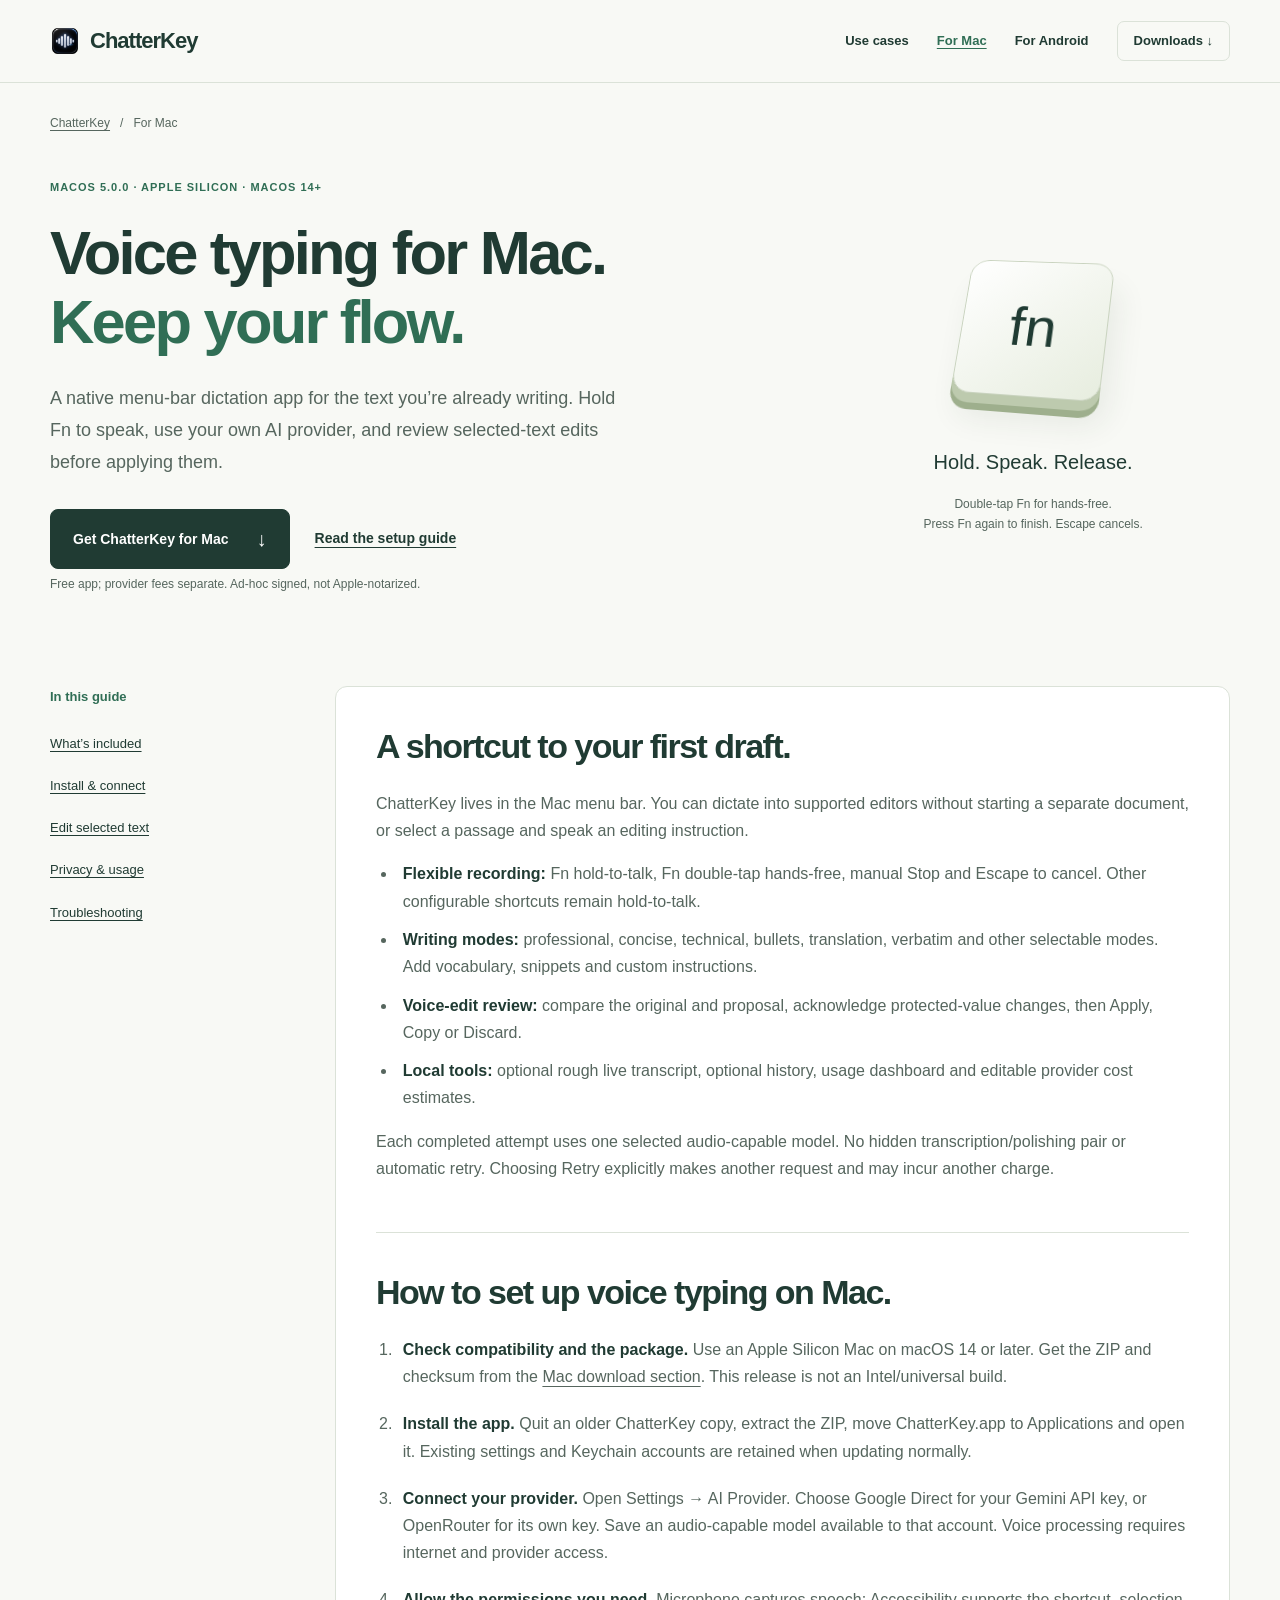
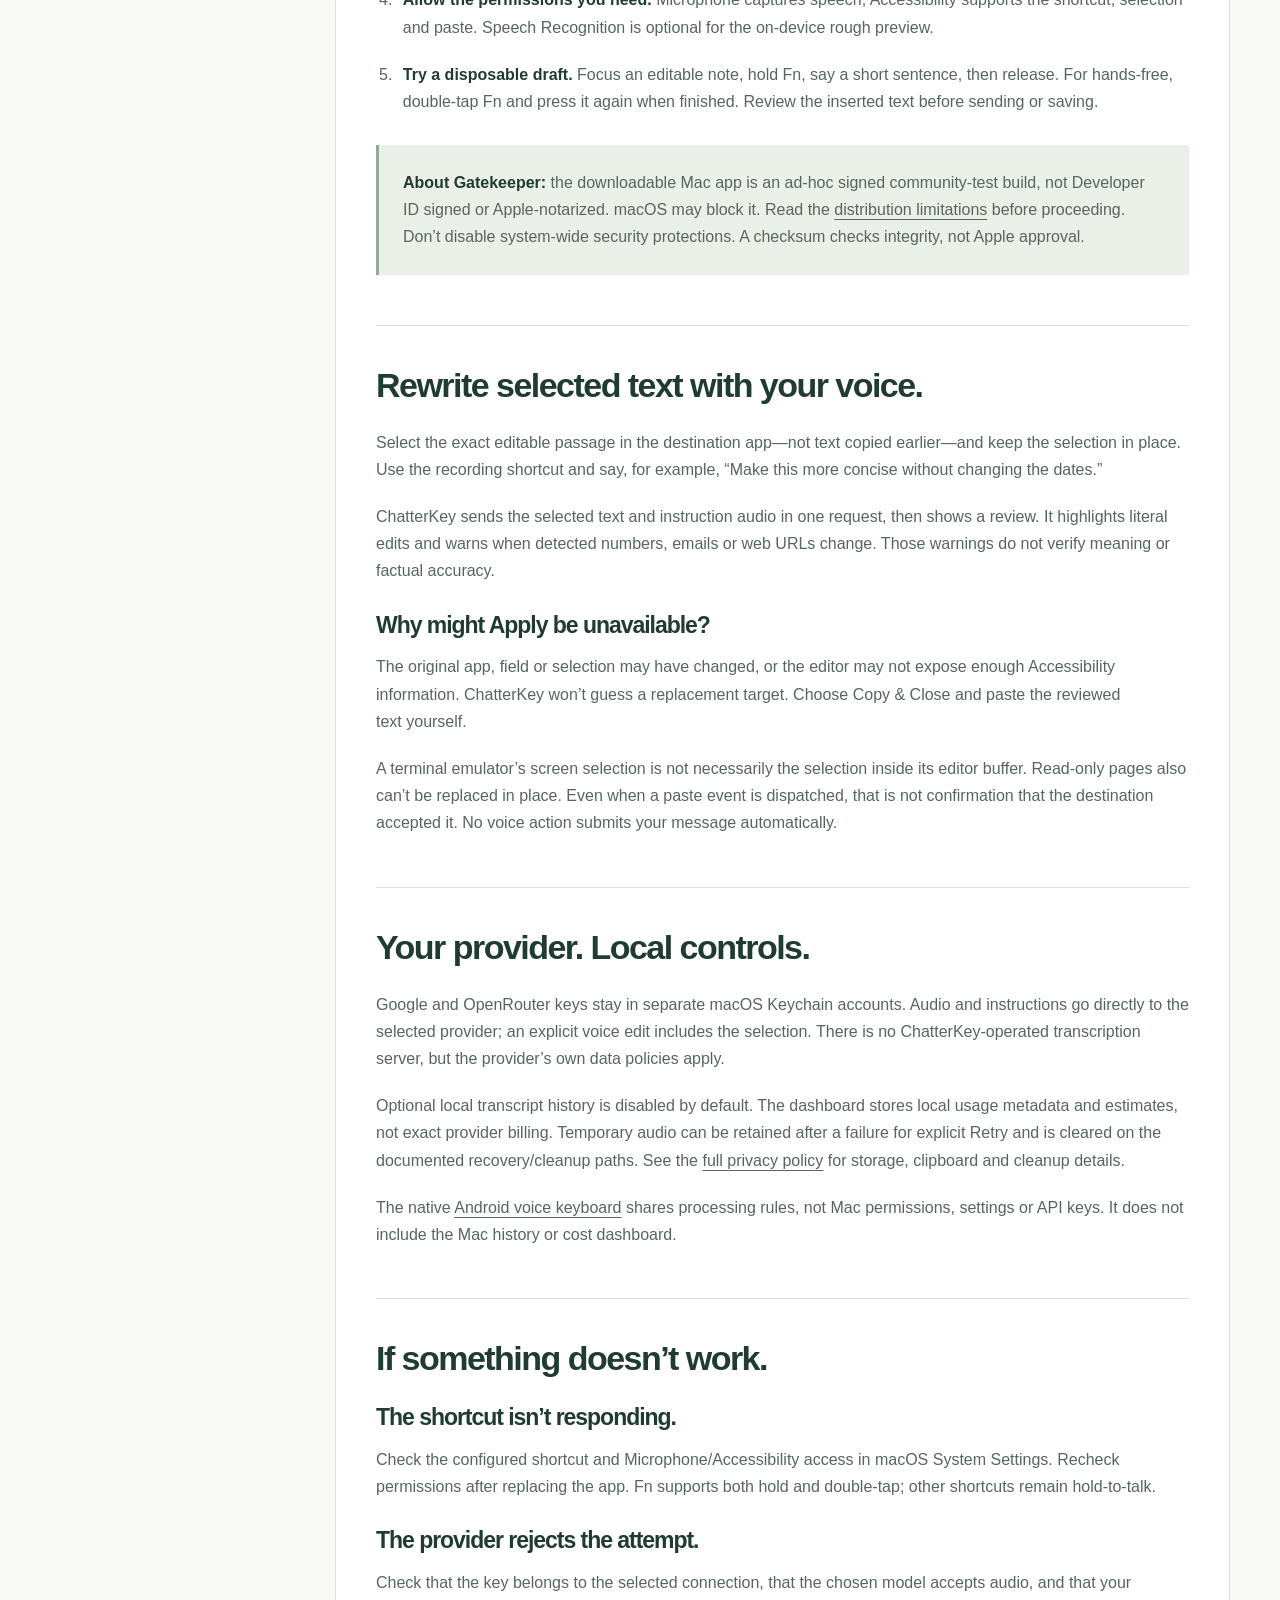
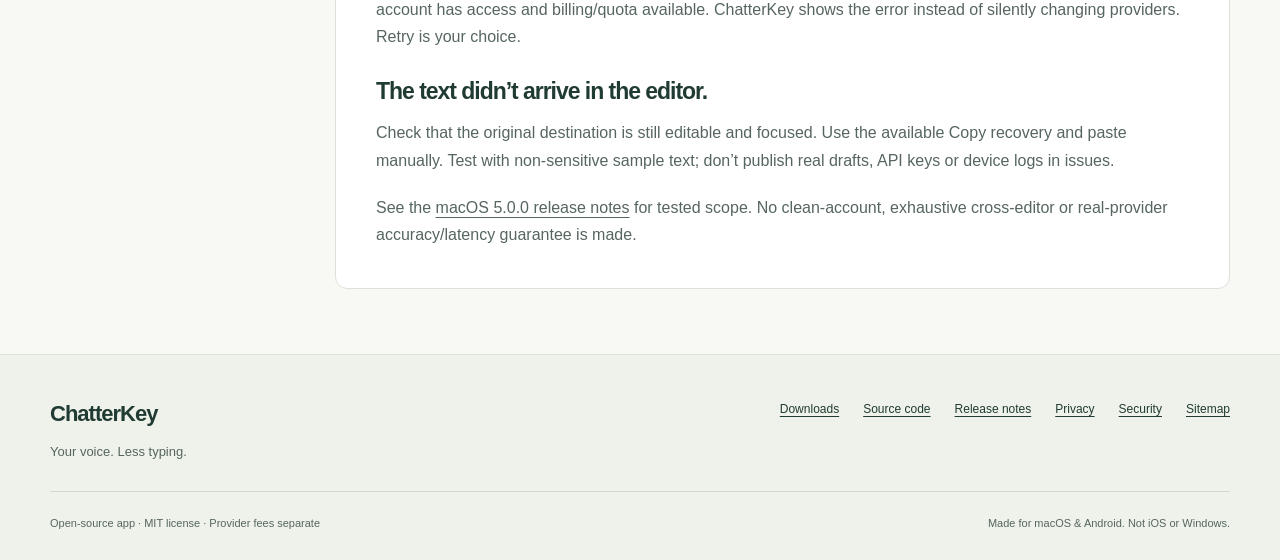
==== docs/macos/index.html @ 798ff25c "Simplify website with focused product flow and platform setup guides" ====
<!doctype html>
<html lang="en">
<head>
  <meta charset="utf-8">
  <meta name="viewport" content="width=device-width, initial-scale=1">
  <title>Voice Typing for Mac — Fn Dictation &amp; Voice Edits | ChatterKey</title>
  <meta name="description" content="Set up ChatterKey on Apple Silicon macOS 14+. Dictate with Fn, review selected-text voice edits, and connect your own Gemini or OpenRouter API key.">
  <link rel="canonical" href="https://imhimansu28.github.io/ChatterKey/macos/">
  <meta name="theme-color" content="#f8f9f5">
  <meta property="og:type" content="website">
  <meta property="og:site_name" content="ChatterKey">
  <meta property="og:title" content="Voice Typing for Mac — Fn Dictation &amp; Voice Edits | ChatterKey">
  <meta property="og:description" content="Set up ChatterKey on Apple Silicon macOS 14+. Dictate with Fn, review selected-text voice edits, and connect your own Gemini or OpenRouter API key.">
  <meta property="og:url" content="https://imhimansu28.github.io/ChatterKey/macos/">
  <meta property="og:image" content="https://imhimansu28.github.io/ChatterKey/assets/social-preview.png">
  <meta property="og:image:width" content="1200">
  <meta property="og:image:height" content="630">
  <meta property="og:image:alt" content="ChatterKey: Write messages with your voice. Mac and Android voice typing with an illustrative message example.">
  <meta name="twitter:card" content="summary_large_image">
  <meta name="twitter:title" content="Voice Typing for Mac — Fn Dictation &amp; Voice Edits | ChatterKey">
  <meta name="twitter:description" content="Set up ChatterKey on Apple Silicon macOS 14+. Dictate with Fn, review selected-text voice edits, and connect your own Gemini or OpenRouter API key.">
  <meta name="twitter:image" content="https://imhimansu28.github.io/ChatterKey/assets/social-preview.png">
  <meta name="twitter:image:alt" content="ChatterKey: Write messages with your voice. Mac and Android voice typing with an illustrative message example.">
  <link rel="icon" href="../assets/brand-icon.png" type="image/png">
  <link rel="apple-touch-icon" href="../assets/brand-icon.png">
  <script>document.documentElement.classList.add('js');</script>
  <link rel="stylesheet" href="../styles.css?v=11ea098389a2">
  <script type="application/ld+json">
{
  "@context": "https://schema.org",
  "@graph": [
    {
      "@type": "WebPage",
      "@id": "https://imhimansu28.github.io/ChatterKey/macos/#page",
      "url": "https://imhimansu28.github.io/ChatterKey/macos/",
      "name": "Voice Typing for Mac — Fn Dictation & Voice Edits | ChatterKey",
      "description": "Set up ChatterKey on Apple Silicon macOS 14+. Dictate with Fn, review selected-text voice edits, and connect your own Gemini or OpenRouter API key.",
      "inLanguage": "en",
      "isPartOf": {
        "@id": "https://imhimansu28.github.io/ChatterKey/#website"
      },
      "mainEntity": {
        "@id": "https://imhimansu28.github.io/ChatterKey/macos/#app"
      }
    },
    {
      "@type": "SoftwareApplication",
      "@id": "https://imhimansu28.github.io/ChatterKey/macos/#app",
      "name": "ChatterKey for macOS",
      "url": "https://imhimansu28.github.io/ChatterKey/macos/",
      "description": "Set up ChatterKey on Apple Silicon macOS 14+. Dictate with Fn, review selected-text voice edits, and connect your own Gemini or OpenRouter API key.",
      "applicationCategory": "UtilitiesApplication",
      "operatingSystem": "macOS 14 or later (Apple Silicon)",
      "softwareVersion": "5.0.0",
      "downloadUrl": "https://github.com/imhimansu28/ChatterKey/releases/download/macos-v5.0.0/ChatterKey-macOS-v5.0.0.zip",
      "license": "https://github.com/imhimansu28/ChatterKey/blob/main/LICENSE",
      "offers": {
        "@type": "Offer",
        "price": 0,
        "priceCurrency": "INR",
        "url": "https://imhimansu28.github.io/ChatterKey/#download-macos",
        "description": "Free app download. Bring your own provider API key; AI provider usage is billed separately."
      }
    },
    {
      "@type": "BreadcrumbList",
      "itemListElement": [
        {
          "@type": "ListItem",
          "position": 1,
          "name": "ChatterKey",
          "item": "https://imhimansu28.github.io/ChatterKey/"
        },
        {
          "@type": "ListItem",
          "position": 2,
          "name": "For Mac",
          "item": "https://imhimansu28.github.io/ChatterKey/macos/"
        }
      ]
    }
  ]
}
  </script>
</head>
<body>
  <a class="skip-link" href="#main">Skip to content</a>
  <header class="site-header">
    <div class="header-inner wrap">
      <a class="brand" href="../" aria-label="ChatterKey home"><img src="../assets/brand-icon.png" width="34" height="34" alt="">ChatterKey</a>
      <button class="nav-toggle" type="button" aria-controls="main-navigation" aria-expanded="false" aria-label="Open navigation menu" disabled>Menu</button>
      <nav class="main-nav" id="main-navigation" aria-label="Main navigation">
        <a href="../#use-cases">Use cases</a>
        <a href="../macos/" aria-current="page">For Mac</a>
        <a href="../android/">For Android</a>
        <a class="nav-download" href="../#downloads">Downloads <span aria-hidden="true">↓</span></a>
      </nav>
    </div>
  </header>
  <main id="main" tabindex="-1">
    <nav class="breadcrumb wrap" aria-label="Breadcrumb">
      <ol>
        <li><a href="../">ChatterKey</a>
        </li>
        <li aria-current="page">For Mac</li>
      </ol>
    </nav>
    <section class="hero platform-hero wrap" aria-labelledby="mac-hero-title">
      <div class="hero-copy"><span class="eyebrow">macOS 5.0.0 · Apple Silicon · macOS 14+</span>
        <h1 id="mac-hero-title">Voice typing for Mac.<br><em>Keep your flow.</em>
        </h1>
        <p class="lead">A native menu-bar dictation app for the text you’re already writing. Hold Fn to speak, use your own AI provider, and review selected-text edits before applying them.</p>
        <div class="hero-actions"><a class="button" href="../#download-macos">Get ChatterKey for Mac <span aria-hidden="true">↓</span></a><a class="text-link" href="#setup">Read the setup guide</a>
        </div><small class="hero-note">Free app; provider fees separate. Ad-hoc signed, not Apple-notarized.</small>
      </div>
      <div class="shortcut-art"><span class="shortcut-key" aria-hidden="true">fn</span>
        <p>Hold. Speak. Release.</p><small>Double-tap Fn for hands-free.<br>Press Fn again to finish. Escape cancels.</small>
      </div>
    </section>
    <div class="section guide-layout wrap">
      <nav class="guide-nav" aria-label="Mac guide sections"><strong>In this guide</strong><a href="#features">What’s included</a><a href="#setup">Install &amp; connect</a><a href="#voice-edit">Edit selected text</a><a href="#privacy">Privacy &amp; usage</a><a href="#troubleshooting">Troubleshooting</a>
      </nav>
      <div class="guide-content">
        <section id="features">
          <h2>A shortcut to your first draft.</h2>
          <p>ChatterKey lives in the Mac menu bar. You can dictate into supported editors without starting a separate document, or select a passage and speak an editing instruction.</p>
          <ul>
            <li><strong>Flexible recording:</strong> Fn hold-to-talk, Fn double-tap hands-free, manual Stop and Escape to cancel. Other configurable shortcuts remain hold-to-talk.</li>
            <li><strong>Writing modes:</strong> professional, concise, technical, bullets, translation, verbatim and other selectable modes. Add vocabulary, snippets and custom instructions.</li>
            <li><strong>Voice-edit review:</strong> compare the original and proposal, acknowledge protected-value changes, then Apply, Copy or Discard.</li>
            <li><strong>Local tools:</strong> optional rough live transcript, optional history, usage dashboard and editable provider cost estimates.</li>
          </ul>
          <p>Each completed attempt uses one selected audio-capable model. No hidden transcription/polishing pair or automatic retry. Choosing Retry explicitly makes another request and may incur another charge.</p>
        </section>
        <section id="setup">
          <h2>How to set up voice typing on Mac.</h2>
          <ol>
            <li><strong>Check compatibility and the package.</strong> Use an Apple Silicon Mac on macOS 14 or later. Get the ZIP and checksum from the <a href="../#download-macos">Mac download section</a>. This release is not an Intel/universal build.</li>
            <li><strong>Install the app.</strong> Quit an older ChatterKey copy, extract the ZIP, move ChatterKey.app to Applications and open it. Existing settings and Keychain accounts are retained when updating normally.</li>
            <li><strong>Connect your provider.</strong> Open Settings → AI Provider. Choose Google Direct for your Gemini API key, or OpenRouter for its own key. Save an audio-capable model available to that account. Voice processing requires internet and provider access.</li>
            <li><strong>Allow the permissions you need.</strong> Microphone captures speech; Accessibility supports the shortcut, selection and paste. Speech Recognition is optional for the on-device rough preview.</li>
            <li><strong>Try a disposable draft.</strong> Focus an editable note, hold Fn, say a short sentence, then release. For hands-free, double-tap Fn and press it again when finished. Review the inserted text before sending or saving.</li>
          </ol>
          <div class="callout">
            <p><strong>About Gatekeeper:</strong> the downloadable Mac app is an ad-hoc signed community-test build, not Developer ID signed or Apple-notarized. macOS may block it. Read the <a href="https://github.com/imhimansu28/ChatterKey/blob/main/DISTRIBUTION.md">distribution limitations</a> before proceeding. Don’t disable system-wide security protections. A checksum checks integrity, not Apple approval.</p>
          </div>
        </section>
        <section id="voice-edit">
          <h2>Rewrite selected text with your voice.</h2>
          <p>Select the exact editable passage in the destination app—not text copied earlier—and keep the selection in place. Use the recording shortcut and say, for example, “Make this more concise without changing the dates.”</p>
          <p>ChatterKey sends the selected text and instruction audio in one request, then shows a review. It highlights literal edits and warns when detected numbers, emails or web URLs change. Those warnings do not verify meaning or factual accuracy.</p>
          <h3>Why might Apply be unavailable?</h3>
          <p>The original app, field or selection may have changed, or the editor may not expose enough Accessibility information. ChatterKey won’t guess a replacement target. Choose Copy &amp; Close and paste the reviewed text yourself.</p>
          <p>A terminal emulator’s screen selection is not necessarily the selection inside its editor buffer. Read-only pages also can’t be replaced in place. Even when a paste event is dispatched, that is not confirmation that the destination accepted it. No voice action submits your message automatically.</p>
        </section>
        <section id="privacy">
          <h2>Your provider. Local controls.</h2>
          <p>Google and OpenRouter keys stay in separate macOS Keychain accounts. Audio and instructions go directly to the selected provider; an explicit voice edit includes the selection. There is no ChatterKey-operated transcription server, but the provider’s own data policies apply.</p>
          <p>Optional local transcript history is disabled by default. The dashboard stores local usage metadata and estimates, not exact provider billing. Temporary audio can be retained after a failure for explicit Retry and is cleared on the documented recovery/cleanup paths. See the <a href="https://github.com/imhimansu28/ChatterKey/blob/main/PRIVACY.md">full privacy policy</a> for storage, clipboard and cleanup details.</p>
          <p>The native <a href="../android/">Android voice keyboard</a> shares processing rules, not Mac permissions, settings or API keys. It does not include the Mac history or cost dashboard.</p>
        </section>
        <section id="troubleshooting">
          <h2>If something doesn’t work.</h2>
          <h3>The shortcut isn’t responding.</h3>
          <p>Check the configured shortcut and Microphone/Accessibility access in macOS System Settings. Recheck permissions after replacing the app. Fn supports both hold and double-tap; other shortcuts remain hold-to-talk.</p>
          <h3>The provider rejects the attempt.</h3>
          <p>Check that the key belongs to the selected connection, that the chosen model accepts audio, and that your account has access and billing/quota available. ChatterKey shows the error instead of silently changing providers. Retry is your choice.</p>
          <h3>The text didn’t arrive in the editor.</h3>
          <p>Check that the original destination is still editable and focused. Use the available Copy recovery and paste manually. Test with non-sensitive sample text; don’t publish real drafts, API keys or device logs in issues.</p>
          <p>See the <a href="https://github.com/imhimansu28/ChatterKey/releases/tag/macos-v5.0.0">macOS 5.0.0 release notes</a> for tested scope. No clean-account, exhaustive cross-editor or real-provider accuracy/latency guarantee is made.</p>
        </section>
      </div>
    </div>
  </main>
  <footer class="site-footer">
    <div class="wrap">
      <div class="footer-top">
        <div><a class="brand" href="../">ChatterKey</a>
          <p>Your voice. Less typing.</p>
        </div>
        <nav class="footer-links" aria-label="Footer navigation">
          <a href="../#downloads">Downloads</a><a href="https://github.com/imhimansu28/ChatterKey">Source code</a><a href="https://github.com/imhimansu28/ChatterKey/releases">Release notes</a>
          <a href="https://github.com/imhimansu28/ChatterKey/blob/main/PRIVACY.md">Privacy</a><a href="https://github.com/imhimansu28/ChatterKey/blob/main/SECURITY.md">Security</a><a href="../sitemap.xml">Sitemap</a>
        </nav>
      </div>
      <div class="footer-bottom"><span>Open-source app · MIT license · Provider fees separate</span><span>Made for macOS &amp; Android. Not iOS or Windows.</span>
      </div>
    </div>
  </footer>
  <script src="../script.js?v=f87158da16f0" defer onerror="document.documentElement.classList.remove('js')"></script>
</body>
</html>
---- docs/styles.css ----
:root {
  color-scheme: light;
  --paper: #f8f9f5;
  --white: #fff;
  --ink: #203b33;
  --muted: #56665e;
  --accent: #306e55;
  --soft: #eaf0e7;
  --line: #dbe2d8;
  font-family: -apple-system, BlinkMacSystemFont, "Segoe UI", sans-serif;
  color: var(--ink);
  background: var(--paper);
  font-synthesis: none;
}
* { box-sizing: border-box; }
html { scroll-behavior: smooth; scroll-padding-top: 100px; }
body { margin: 0; font-size: 16px; line-height: 1.7; overflow-wrap: anywhere; -webkit-font-smoothing: antialiased; }
[hidden] { display: none !important; }
a { color: inherit; text-underline-offset: .25em; }
a:hover { text-decoration-thickness: 2px; }
button, input { font: inherit; }
button { color: inherit; }
button, summary, a, input { -webkit-tap-highlight-color: transparent; }
:focus-visible { outline: 3px solid var(--accent); outline-offset: 5px; }
img, svg { display: block; max-width: 100%; }
img { height: auto; }
h1, h2, h3, p, figure { margin: 0; }
h1, h2, h3 { line-height: 1.12; letter-spacing: -.045em; font-weight: 620; text-wrap: balance; }
h1 { font-size: clamp(46px, 5.1vw, 72px); }
h2 { font-size: clamp(34px, 3.8vw, 49px); }
h3 { font-size: 25px; }
em { font-style: normal; color: var(--accent); }
p { text-wrap: pretty; }
small { font-size: 12px; line-height: 1.65; }
ul, ol { padding-left: 1.3em; }
li + li { margin-top: .7em; }
code, kbd { font-family: ui-monospace, SFMono-Regular, Consolas, monospace; font-size: .9em; }
kbd { display: inline-block; padding: 0 .5em; border: 1px solid currentColor; border-bottom-width: 3px; border-radius: 4px; }
.wrap { width: min(1180px, calc(100% - 80px)); margin-inline: auto; }
.section { padding-block: 65px; }
.eyebrow { display: flex; align-items: center; gap: 9px; margin-bottom: 22px; font-size: 11px; line-height: 1.7; font-weight: 650; letter-spacing: .09em; text-transform: uppercase; color: var(--accent); }
.lead { color: var(--muted); font-size: 18px; line-height: 1.8; }
.text-link { font-size: 14px; font-weight: 600; }
.text-link span { display: inline-block; margin-left: 6px; }
.button { display: inline-flex; align-items: center; justify-content: space-between; gap: 28px; min-height: 52px; padding: 13px 22px; border: 1px solid var(--ink); border-radius: 8px; color: var(--white); background: var(--ink); font-size: 14px; font-weight: 600; line-height: 1.6; text-decoration: none; transition: background .2s, border-color .2s; }
.button:hover { background: var(--accent); border-color: var(--accent); text-decoration: none; }
.button span { flex-shrink: 0; font-size: 20px; }
.skip-link { position: fixed; z-index: 100; top: 10px; left: 10px; padding: 10px 18px; background: var(--ink); color: var(--white); transform: translateY(-180%); }
.skip-link:focus { transform: none; }
.site-header { position: sticky; z-index: 30; top: 0; background: var(--paper); border-bottom: 1px solid var(--line); }
.header-inner { display: flex; justify-content: space-between; align-items: center; gap: 30px; min-height: 82px; }
.brand { display: inline-flex; align-items: center; gap: 10px; font-size: 22px; font-weight: 650; letter-spacing: -.045em; text-decoration: none; flex-shrink: 0; }
.brand img { width: 30px; height: 30px; border-radius: 8px; }
.main-nav { display: flex; align-items: center; gap: 28px; }
.main-nav a { font-size: 13px; font-weight: 550; text-decoration: none; padding-block: 12px; }
.main-nav a:hover, .main-nav a[aria-current="page"] { color: var(--accent); text-decoration: underline; }
.main-nav .nav-download { border: 1px solid var(--line); padding: 8px 16px; border-radius: 7px; }
.nav-toggle { display: none; min-width: 48px; min-height: 44px; padding: 7px 12px; background: transparent; border: 1px solid var(--line); border-radius: 6px; cursor: pointer; }
.hero { display: grid; grid-template-columns: 1fr 1fr; gap: 55px; align-items: center; padding-block: 65px; }
.hero-copy { min-width: 0; }
.hero-copy .lead { max-width: 485px; margin-top: 25px; }
.hero-actions { display: flex; flex-wrap: wrap; align-items: center; gap: 25px; margin-top: 30px; }
.hero-note { color: var(--muted); margin-top: 18px; font-size: 12px; }
.how-line { max-width: 450px; margin-top: 27px; font-size: 13px; color: var(--muted); }
.how-line kbd { padding-inline: .35em; border-color: #bac8bb; background: #fff; }
.dictation-example { min-width: 0; overflow: hidden; background: var(--white); border: 1px solid var(--line); border-radius: 14px; }
.dictation-input { padding: 26px 30px; background: #edf2e9; border-bottom: 1px solid var(--line); }
.example-label { display: block; margin-bottom: 12px; font-size: 11px; font-weight: 600; letter-spacing: .05em; color: var(--accent); }
.dictation-input p { font-size: 17px; line-height: 1.75; color: var(--muted); }
.dictation-output { padding: 28px 30px 20px; }
.dictation-output p { font-size: 23px; line-height: 1.6; letter-spacing: -.02em; }
.dictation-example figcaption { padding: 0 30px 24px; color: var(--muted); font-size: 11px; }
.use-cases { border-block: 1px solid var(--line); }
.use-cases h2, .section-heading h2, .faq h2 { font-size: clamp(30px, 3vw, 39px); }
.use-case-list { margin-top: 30px; }
.use-case { display: grid; grid-template-columns: .9fr 1.3fr; gap: 55px; padding-block: 23px; }
.use-case + .use-case { border-top: 1px solid var(--line); }
.use-case h3 { font-size: 22px; line-height: 1.4; }
.use-case p { max-width: 630px; color: var(--muted); font-size: 15px; }
.section-heading { margin-bottom: 30px; }
.section-heading p { max-width: 670px; margin-top: 16px; color: var(--muted); font-size: 15px; }
.platform-grid { display: grid; grid-template-columns: 1fr 1fr; gap: 28px; }.platform-card { min-width: 0; display: flex; flex-direction: column; align-items: flex-start; padding: 35px; background: var(--white); border: 1px solid var(--line); border-radius: 14px; }
.platform-top { display: flex; align-items: center; gap: 17px; margin-bottom: 23px; }.platform-symbol { display: grid; place-items: center; width: 49px; height: 49px; flex-shrink: 0; border: 1px solid var(--line); background: var(--paper); border-radius: 11px; }
.platform-symbol svg { width: 26px; height: 26px; fill: none; stroke: currentColor; stroke-width: 1.5; stroke-linecap: round; stroke-linejoin: round; }
.platform-top h3 { font-size: 26px; margin-bottom: 5px; }.platform-top small, .platform-card > p { color: var(--muted); }.platform-card > p { font-size: 15px; }
.requirements { list-style: none; padding: 0; margin-block: 25px; font-size: 14px; }.requirements li { display: flex; align-items: baseline; gap: 10px; }.requirements li::before { content: "✓"; color: var(--accent); }
.platform-card .release-warning { padding-top: 22px; margin-bottom: 25px; border-top: 1px solid var(--line); font-size: 12px; flex: 1; }.platform-card .button { width: 100%; }
.platform-links { display: flex; flex-wrap: wrap; gap: 10px 20px; margin-top: 18px; font-size: 12px; }.platform-links a { padding-block: 4px; }
.faq { padding-top: 0; }
.faq-list { margin-top: 30px; max-width: 900px; }
details { border-bottom: 1px solid var(--line); }details:first-child { border-top: 1px solid var(--line); }
summary { display: flex; align-items: center; justify-content: space-between; gap: 20px; padding: 22px 0; cursor: pointer; list-style: none; font-size: 16px; line-height: 1.5; font-weight: 550; }summary::-webkit-details-marker { display: none; }
summary::after { content: "+"; color: var(--accent); font-size: 23px; font-weight: 300; flex-shrink: 0; }details[open] summary::after { content: "−"; }details > p { color: var(--muted); font-size: 15px; padding: 0 25px 22px 0; }
.site-footer { background: #eef2ea; border-top: 1px solid var(--line); padding-block: 40px 28px; }.footer-top { display: flex; justify-content: space-between; align-items: flex-start; gap: 40px; }.footer-top p { color: var(--muted); font-size: 13px; margin-top: 8px; }
.footer-links { display: flex; flex-wrap: wrap; justify-content: flex-end; gap: 10px 24px; max-width: 530px; font-size: 12px; }.footer-links a { padding-block: 4px; }
.footer-bottom { margin-top: 28px; border-top: 1px solid #d0dbca; padding-top: 22px; display: flex; justify-content: space-between; gap: 20px; color: var(--muted); font-size: 11px; }
.breadcrumb { padding-top: 30px; color: var(--muted); font-size: 12px; }.breadcrumb ol { display: flex; flex-wrap: wrap; list-style: none; gap: 10px; padding: 0; margin: 0; }.breadcrumb li { margin: 0; }.breadcrumb li + li::before { content: "/"; margin-right: 10px; }
.platform-hero { grid-template-columns: 1.3fr .7fr; padding-block: 45px 75px; }.platform-hero h1 { font-size: clamp(42px, 4.8vw, 65px); }.platform-hero .lead { max-width: 580px; }
.shortcut-art { text-align: center; padding: 40px 20px; perspective: 800px; }.shortcut-key { width: 150px; height: 145px; margin: 15px auto 45px; display: grid; place-items: center; background: linear-gradient(140deg, #fff, #e7eddf); border: 1px solid #c9d3bf; border-radius: 19px; font-size: 58px; font-weight: 500; transform: rotateX(18deg) rotateY(-12deg) rotateZ(8deg); box-shadow: 0 10px 0 #bdcaae, 0 17px 0 #9eaf8d, 8px 25px 30px #243f2814; }.shortcut-art p { font-size: 20px; }.shortcut-art small { display: block; margin-top: 16px; color: var(--muted); }
.guide-layout { display: grid; grid-template-columns: 220px minmax(0, 1fr); gap: 65px; padding-top: 15px; }.guide-nav { align-self: start; position: sticky; top: 110px; font-size: 13px; }.guide-nav strong { display: block; margin-bottom: 15px; color: var(--accent); }.guide-nav a { display: block; padding-block: 10px; }
.guide-content { padding: 40px; background: var(--white); border: 1px solid var(--line); border-radius: 12px; }.guide-content section + section { margin-top: 50px; padding-top: 40px; border-top: 1px solid var(--line); }.guide-content h2 { font-size: 34px; margin-bottom: 25px; }.guide-content h3 { font-size: 23px; margin-block: 28px 15px; }.guide-content p + p { margin-top: 20px; }.guide-content p, .guide-content li { color: var(--muted); }.guide-content strong { color: var(--ink); }.guide-content li { padding-left: 6px; }.guide-content ol li + li { margin-top: 20px; }.callout { margin-top: 30px; padding: 24px; border-left: 3px solid #90aa93; background: var(--soft); }
.keyboard-art { max-width: 380px; padding: 20px 15px; background: #e4ebdf; border: 1px solid #ced9c6; border-bottom-width: 5px; border-radius: 20px; box-shadow: 0 14px 35px #2c452016; }.keyboard-message { margin-bottom: 25px; padding: 22px; background: var(--white); border-radius: 8px; font-size: 17px; }.keyboard-bar { display: flex; justify-content: space-between; align-items: center; padding: 5px 6px 15px; font-size: 12px; }.keyboard-mic { display: grid; place-items: center; width: 35px; height: 35px; color: var(--white); background: var(--ink); border-radius: 50%; }.keyboard-mic svg { width: 19px; height: 19px; fill: none; stroke: currentColor; stroke-width: 1.7; }.keyboard-row { display: flex; justify-content: center; gap: 4px; margin-bottom: 6px; }.keyboard-row span { display: grid; place-items: center; flex: 1; min-width: 0; min-height: 36px; font-size: 12px; background: var(--white); border-bottom: 2px solid #b7c3ac; border-radius: 4px; }.keyboard-row:nth-child(2) { padding-inline: 13px; }.keyboard-row:nth-child(3) { padding-inline: 8px; }.keyboard-row .space { flex: 4; }.keyboard-caption { margin: 16px 4px 0; color: var(--muted); text-align: center; font-size: 12px; }
.error-page { max-width: 760px; min-height: 60vh; padding-block: 100px; }.error-page p { margin-block: 28px; }
@media (max-width: 1050px) {
  .wrap { width: calc(100% - 60px); }.main-nav { gap: 18px; }.hero { gap: 35px; }
  .dictation-input, .dictation-output { padding: 24px; }.dictation-example figcaption { padding: 0 24px 24px; }
  .use-case { gap: 35px; }.platform-card { padding: 27px; }.platform-top h3 { font-size: 23px; }
  .guide-layout { grid-template-columns: 180px minmax(0, 1fr); gap: 35px; }.guide-content { padding: 30px; }
}
@media (max-width: 800px) {
  .wrap { width: calc(100% - 40px); }.header-inner { min-height: 70px; flex-wrap: wrap; padding-block: 12px; gap: 0 15px; }
  .main-nav { width: 100%; flex-wrap: wrap; justify-content: flex-start; padding-top: 15px; gap: 4px 25px; }.js .site-header .nav-toggle { display: block; }.js .site-header .main-nav { display: none; }.js .site-header.nav-open .main-nav { display: flex; }
  .hero { grid-template-columns: 1fr; gap: 35px; padding-block: 45px; }.product-hero h1 { font-size: clamp(43px, 7.5vw, 65px); }.hero-copy .lead { max-width: 540px; }
  .dictation-example { max-width: 560px; width: 100%; }.section { padding-block: 45px; }.use-case { grid-template-columns: 1fr; gap: 9px; }
  .platform-grid { grid-template-columns: 1fr; gap: 25px; }.platform-card { padding: 30px; }.platform-top h3 { font-size: 28px; }.faq { padding-top: 0; }
  .footer-top { flex-direction: column; gap: 25px; }.footer-links { justify-content: flex-start; }
  .guide-layout { grid-template-columns: 1fr; gap: 35px; padding-top: 15px; }.guide-nav { position: static; border-bottom: 1px solid var(--line); padding-bottom: 20px; }.guide-nav a { display: inline-block; margin-right: 20px; }.shortcut-art, .keyboard-art { max-width: 380px; width: 100%; margin-inline: auto; }.platform-hero { gap: 40px; }
}
@media (max-width: 520px) {
  .wrap { width: calc(100% - 36px); }.hero-copy .lead { font-size: 16px; }.eyebrow { font-size: 10px; }.hero-note { font-size: 12px; }
  .dictation-input, .dictation-output { padding: 22px; }.dictation-output { padding-bottom: 17px; }.dictation-output p { font-size: 20px; }.dictation-input p { font-size: 16px; }.dictation-example figcaption { padding: 0 22px 22px; }
  .use-case h3 { font-size: 21px; }.platform-card { padding: 25px; }.platform-top h3 { font-size: 24px; }.platform-card .button { padding-inline: 15px; }
  .footer-bottom { flex-direction: column; gap: 10px; }.platform-hero h1 { font-size: 42px; }.guide-content { padding: 25px; }.guide-content h2 { font-size: 29px; }.callout { padding: 20px; }
}
@media (max-height: 600px) { .site-header, .guide-nav { position: static; } }
@media (prefers-reduced-motion: reduce) {
  html { scroll-behavior: auto; }
  *, *::before, *::after { transition: none !important; }
}
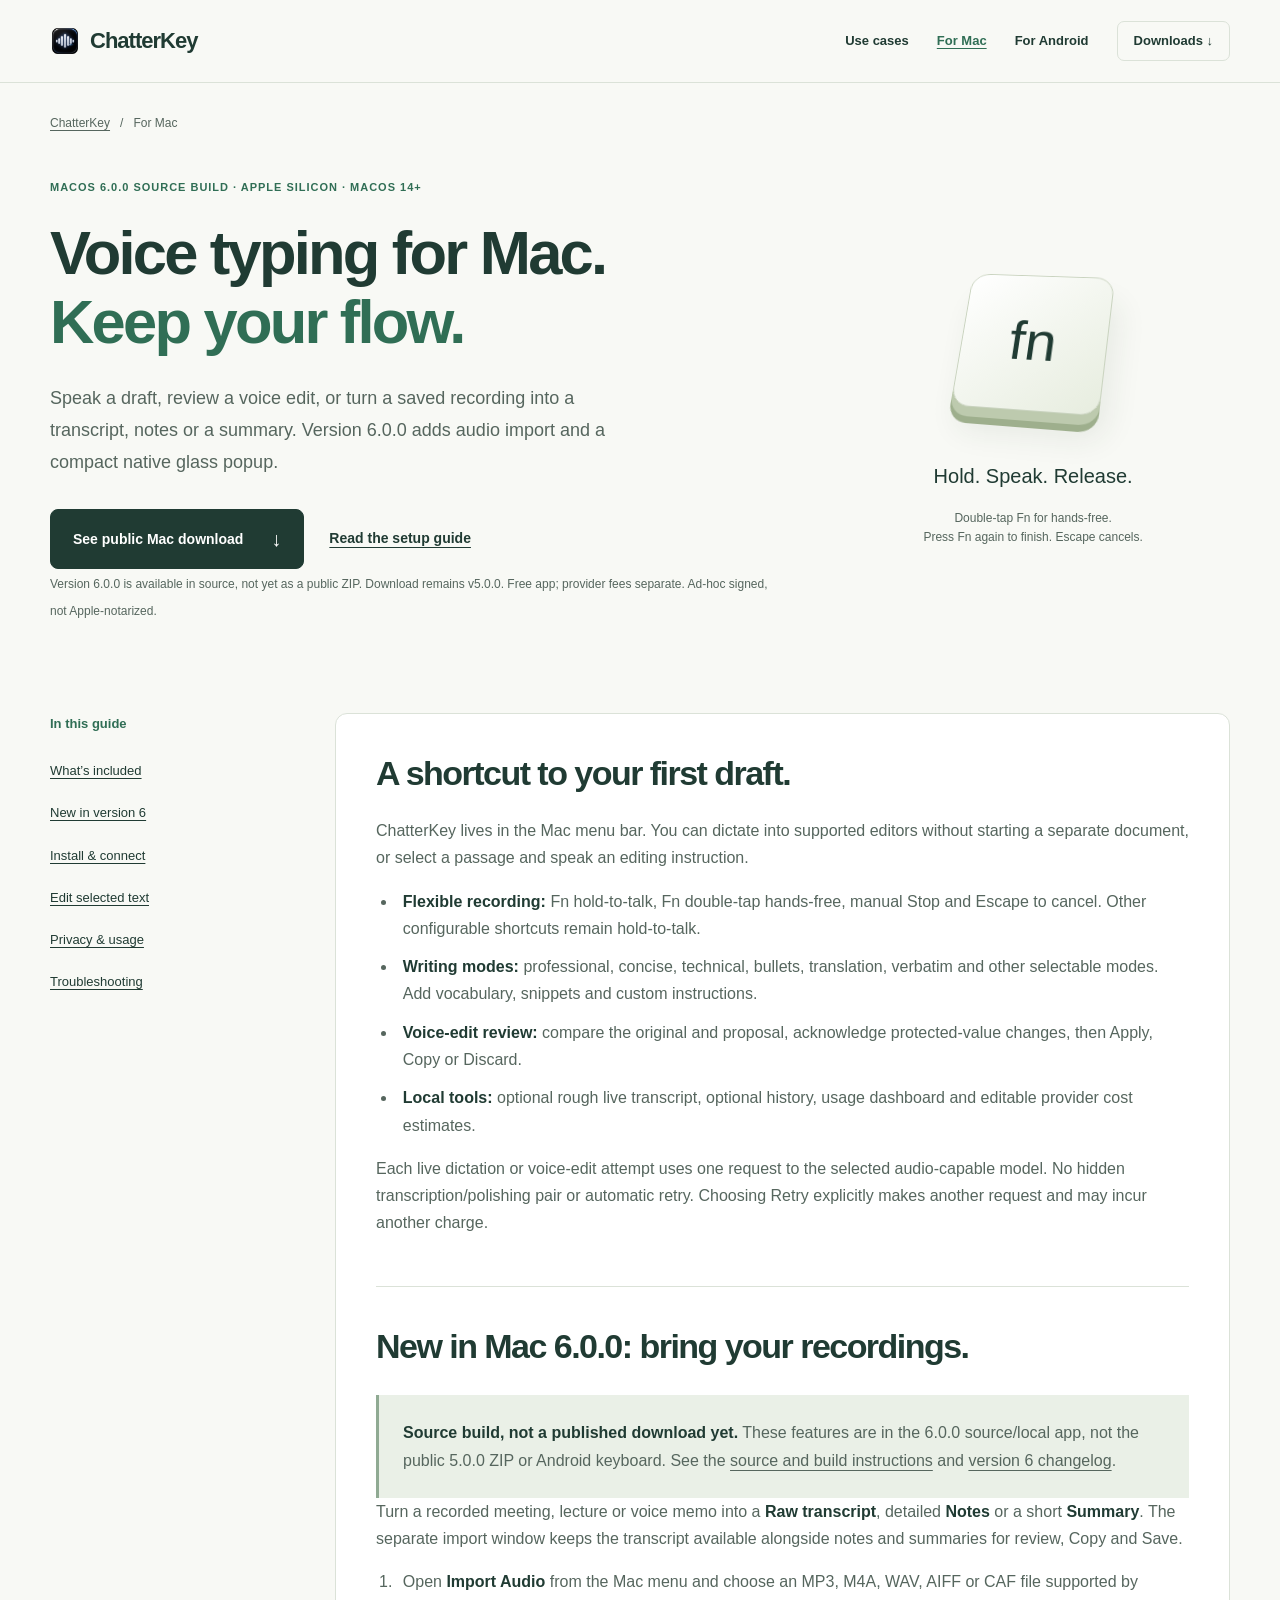
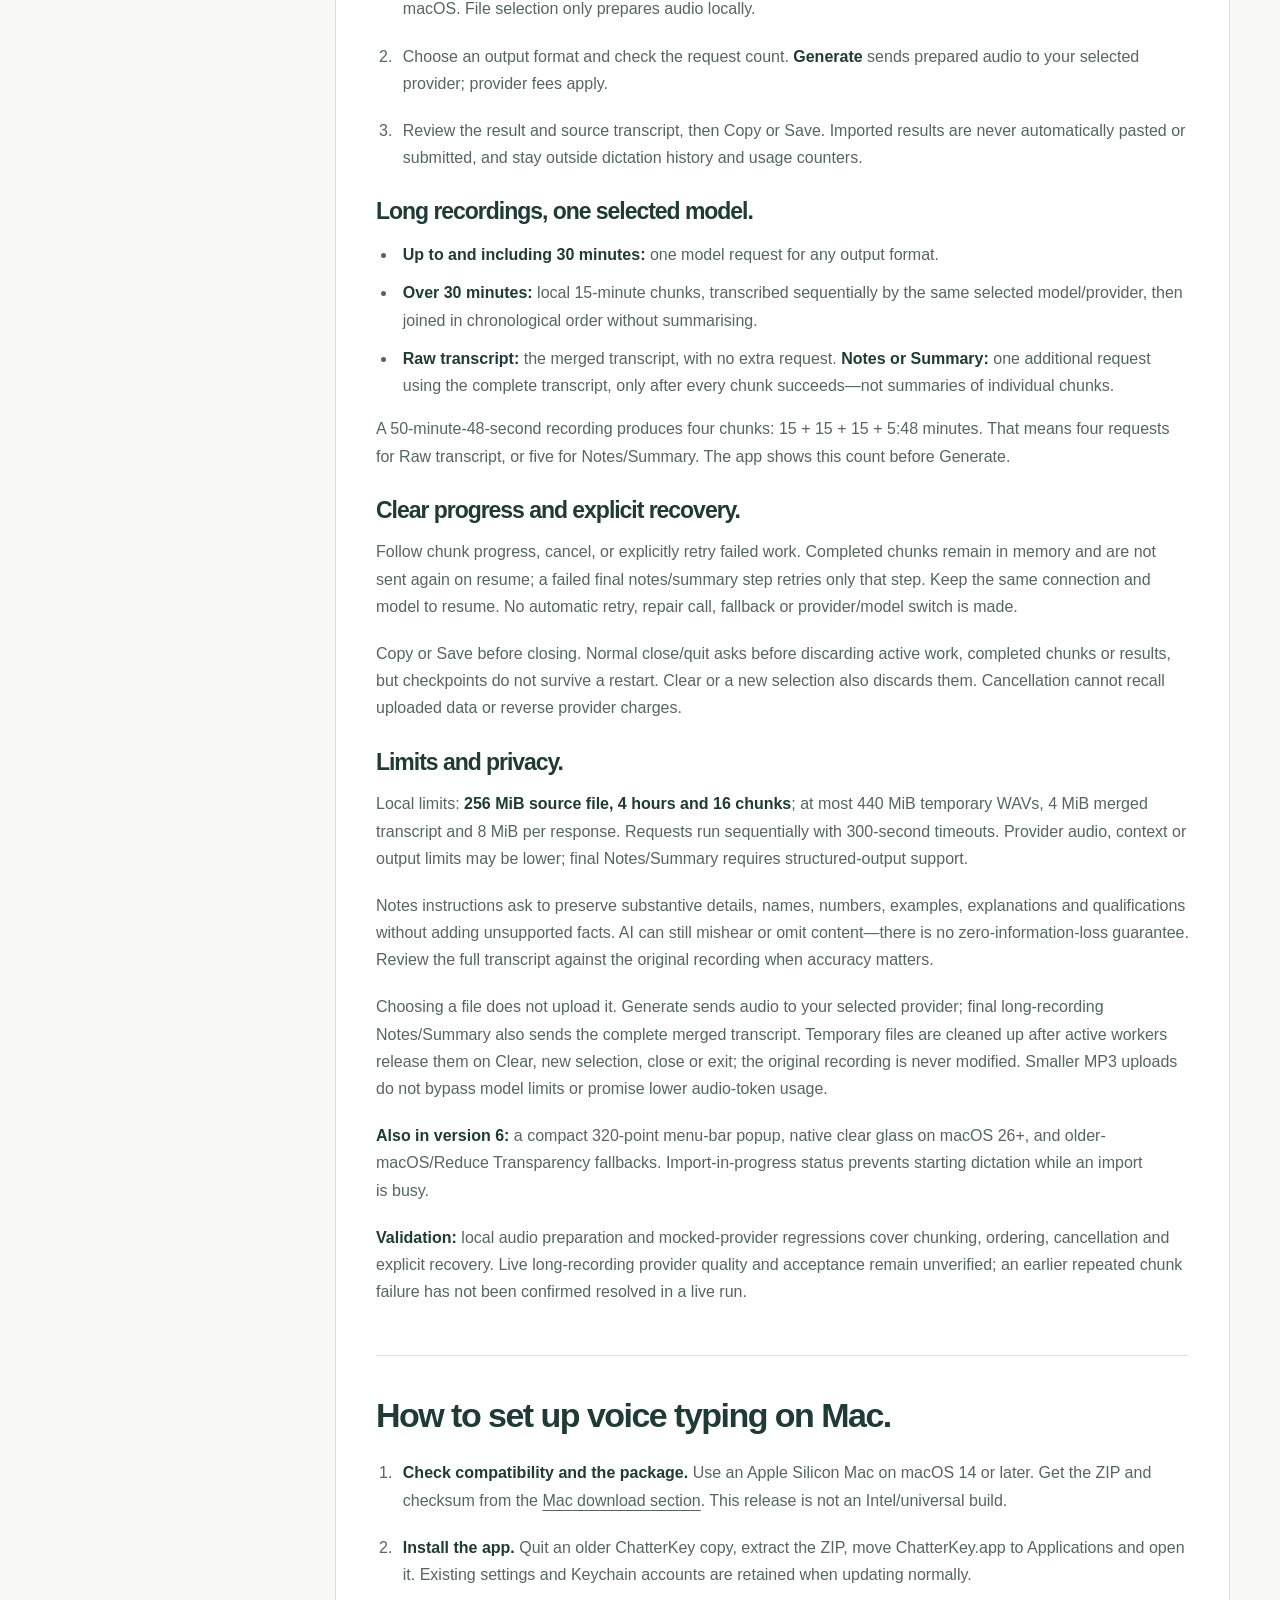
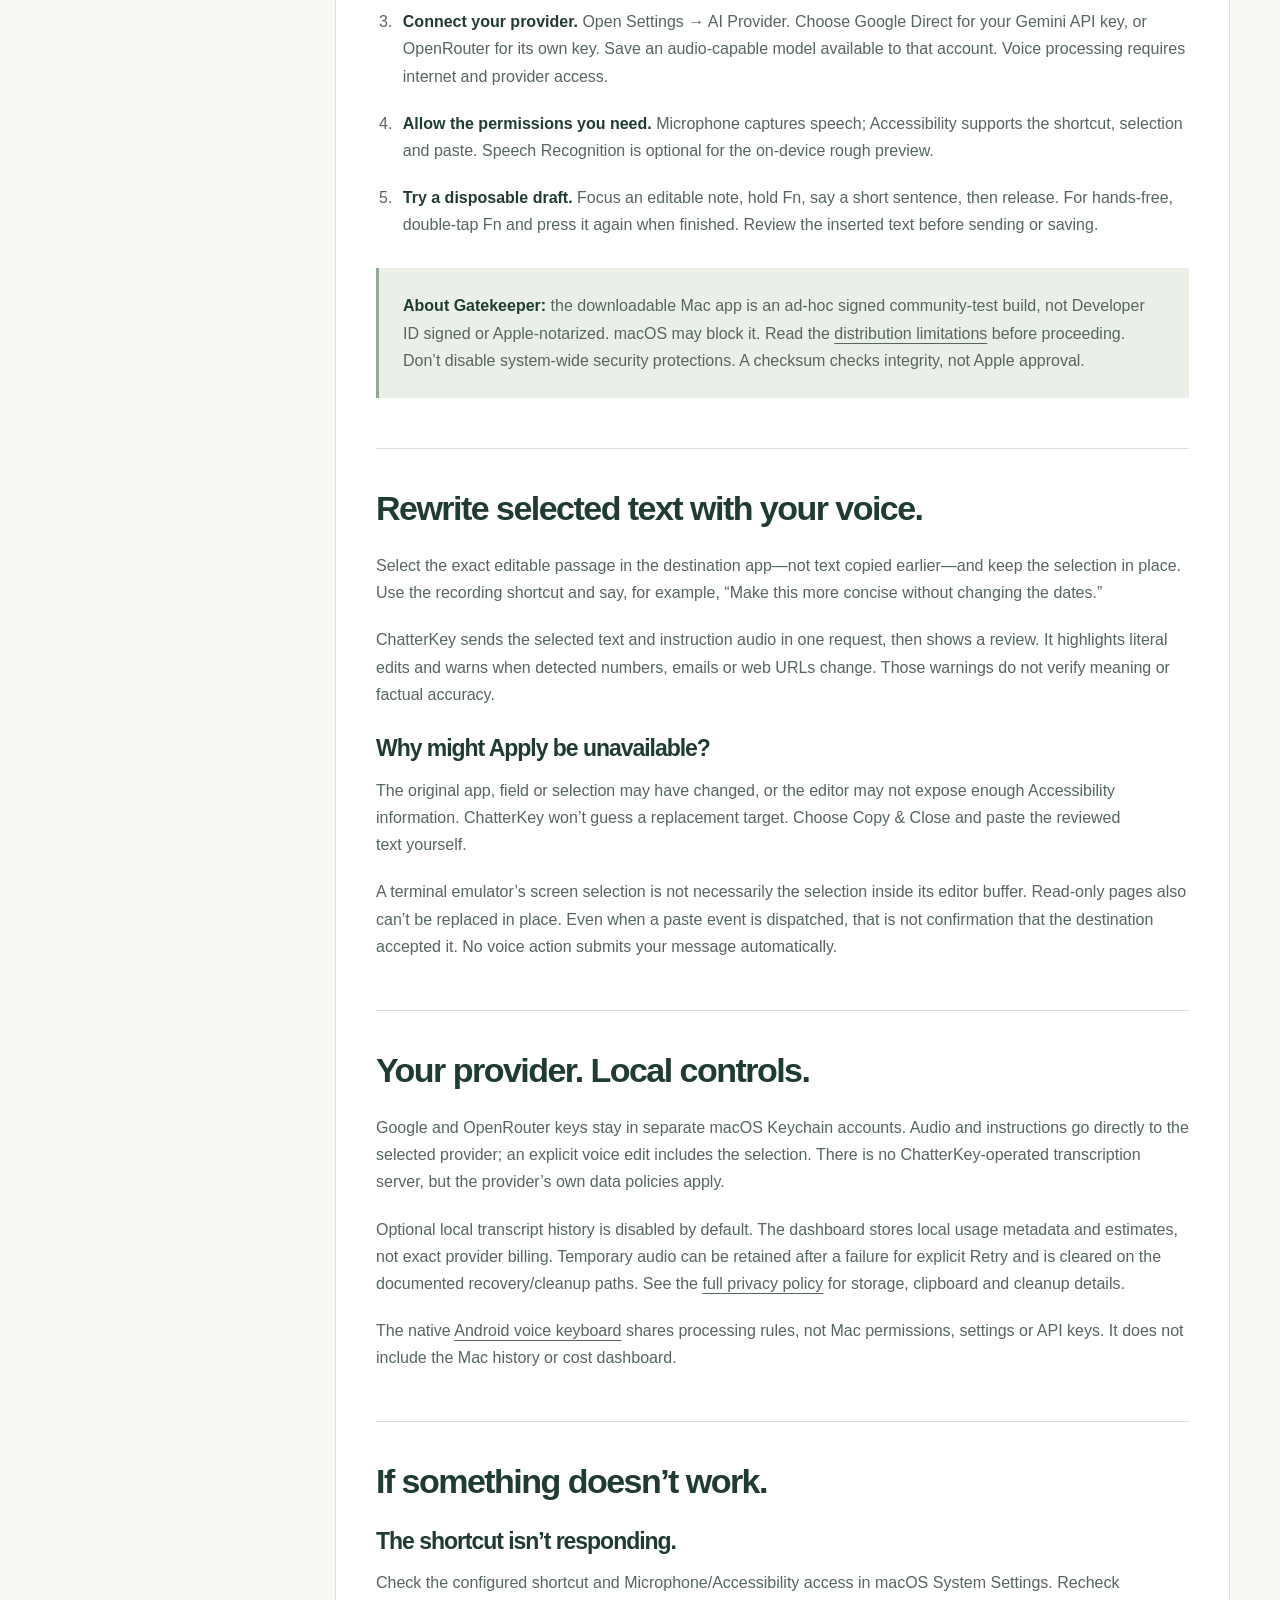
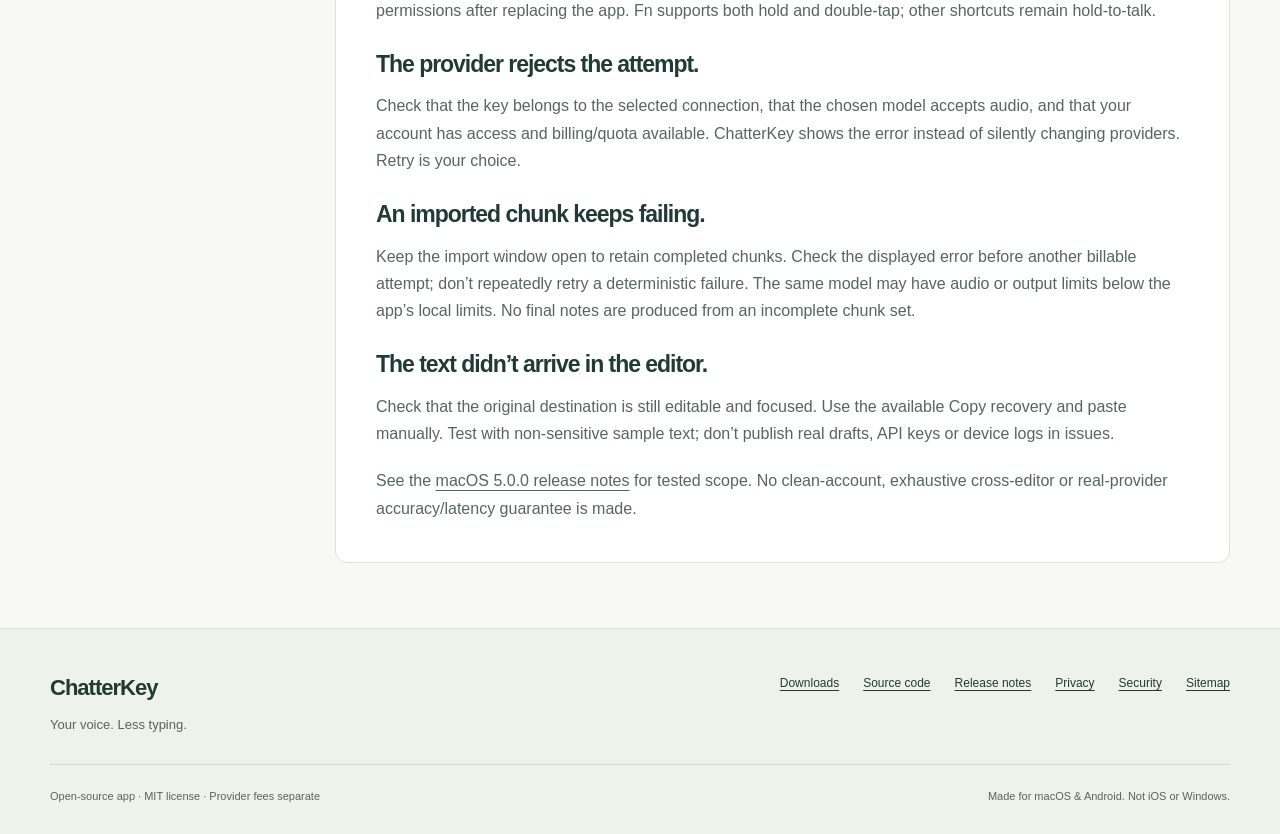
==== commit 03e19b53: "Prepare macOS 6.0.0 with audio import and update website" ====
--- a/docs/macos/index.html
+++ b/docs/macos/index.html
@@ -4,13 +4,13 @@
   <meta charset="utf-8">
   <meta name="viewport" content="width=device-width, initial-scale=1">
   <title>Voice Typing for Mac — Fn Dictation &amp; Voice Edits | ChatterKey</title>
-  <meta name="description" content="Set up ChatterKey on Apple Silicon macOS 14+. Dictate with Fn, review selected-text voice edits, and connect your own Gemini or OpenRouter API key.">
+  <meta name="description" content="Explore ChatterKey for Mac: Fn dictation, reviewed voice edits, and new audio import in the 6.0.0 source build. Public download: 5.0.0. Bring your own API key.">
   <link rel="canonical" href="https://imhimansu28.github.io/ChatterKey/macos/">
   <meta name="theme-color" content="#f8f9f5">
   <meta property="og:type" content="website">
   <meta property="og:site_name" content="ChatterKey">
   <meta property="og:title" content="Voice Typing for Mac — Fn Dictation &amp; Voice Edits | ChatterKey">
-  <meta property="og:description" content="Set up ChatterKey on Apple Silicon macOS 14+. Dictate with Fn, review selected-text voice edits, and connect your own Gemini or OpenRouter API key.">
+  <meta property="og:description" content="Explore ChatterKey for Mac: Fn dictation, reviewed voice edits, and new audio import in the 6.0.0 source build. Public download: 5.0.0. Bring your own API key.">
   <meta property="og:url" content="https://imhimansu28.github.io/ChatterKey/macos/">
   <meta property="og:image" content="https://imhimansu28.github.io/ChatterKey/assets/social-preview.png">
   <meta property="og:image:width" content="1200">
@@ -18,7 +18,7 @@
   <meta property="og:image:alt" content="ChatterKey: Write messages with your voice. Mac and Android voice typing with an illustrative message example.">
   <meta name="twitter:card" content="summary_large_image">
   <meta name="twitter:title" content="Voice Typing for Mac — Fn Dictation &amp; Voice Edits | ChatterKey">
-  <meta name="twitter:description" content="Set up ChatterKey on Apple Silicon macOS 14+. Dictate with Fn, review selected-text voice edits, and connect your own Gemini or OpenRouter API key.">
+  <meta name="twitter:description" content="Explore ChatterKey for Mac: Fn dictation, reviewed voice edits, and new audio import in the 6.0.0 source build. Public download: 5.0.0. Bring your own API key.">
   <meta name="twitter:image" content="https://imhimansu28.github.io/ChatterKey/assets/social-preview.png">
   <meta name="twitter:image:alt" content="ChatterKey: Write messages with your voice. Mac and Android voice typing with an illustrative message example.">
   <link rel="icon" href="../assets/brand-icon.png" type="image/png">
@@ -34,7 +34,7 @@
       "@id": "https://imhimansu28.github.io/ChatterKey/macos/#page",
       "url": "https://imhimansu28.github.io/ChatterKey/macos/",
       "name": "Voice Typing for Mac — Fn Dictation & Voice Edits | ChatterKey",
-      "description": "Set up ChatterKey on Apple Silicon macOS 14+. Dictate with Fn, review selected-text voice edits, and connect your own Gemini or OpenRouter API key.",
+      "description": "Explore ChatterKey for Mac: Fn dictation, reviewed voice edits, and new audio import in the 6.0.0 source build. Public download: 5.0.0. Bring your own API key.",
       "inLanguage": "en",
       "isPartOf": {
         "@id": "https://imhimansu28.github.io/ChatterKey/#website"
@@ -48,7 +48,7 @@
       "@id": "https://imhimansu28.github.io/ChatterKey/macos/#app",
       "name": "ChatterKey for macOS",
       "url": "https://imhimansu28.github.io/ChatterKey/macos/",
-      "description": "Set up ChatterKey on Apple Silicon macOS 14+. Dictate with Fn, review selected-text voice edits, and connect your own Gemini or OpenRouter API key.",
+      "description": "Explore ChatterKey for Mac: Fn dictation, reviewed voice edits, and new audio import in the 6.0.0 source build. Public download: 5.0.0. Bring your own API key.",
       "applicationCategory": "UtilitiesApplication",
       "operatingSystem": "macOS 14 or later (Apple Silicon)",
       "softwareVersion": "5.0.0",
@@ -106,19 +106,19 @@
       </ol>
     </nav>
     <section class="hero platform-hero wrap" aria-labelledby="mac-hero-title">
-      <div class="hero-copy"><span class="eyebrow">macOS 5.0.0 · Apple Silicon · macOS 14+</span>
+      <div class="hero-copy"><span class="eyebrow">macOS 6.0.0 source build · Apple Silicon · macOS 14+</span>
         <h1 id="mac-hero-title">Voice typing for Mac.<br><em>Keep your flow.</em>
         </h1>
-        <p class="lead">A native menu-bar dictation app for the text you’re already writing. Hold Fn to speak, use your own AI provider, and review selected-text edits before applying them.</p>
-        <div class="hero-actions"><a class="button" href="../#download-macos">Get ChatterKey for Mac <span aria-hidden="true">↓</span></a><a class="text-link" href="#setup">Read the setup guide</a>
-        </div><small class="hero-note">Free app; provider fees separate. Ad-hoc signed, not Apple-notarized.</small>
+        <p class="lead">Speak a draft, review a voice edit, or turn a saved recording into a transcript, notes or a summary. Version 6.0.0 adds audio import and a compact native glass popup.</p>
+        <div class="hero-actions"><a class="button" href="../#download-macos">See public Mac download <span aria-hidden="true">↓</span></a><a class="text-link" href="#setup">Read the setup guide</a>
+        </div><small class="hero-note">Version 6.0.0 is available in source, not yet as a public ZIP. Download remains v5.0.0. Free app; provider fees separate. Ad-hoc signed, not Apple-notarized.</small>
       </div>
       <div class="shortcut-art"><span class="shortcut-key" aria-hidden="true">fn</span>
         <p>Hold. Speak. Release.</p><small>Double-tap Fn for hands-free.<br>Press Fn again to finish. Escape cancels.</small>
       </div>
     </section>
     <div class="section guide-layout wrap">
-      <nav class="guide-nav" aria-label="Mac guide sections"><strong>In this guide</strong><a href="#features">What’s included</a><a href="#setup">Install &amp; connect</a><a href="#voice-edit">Edit selected text</a><a href="#privacy">Privacy &amp; usage</a><a href="#troubleshooting">Troubleshooting</a>
+      <nav class="guide-nav" aria-label="Mac guide sections"><strong>In this guide</strong><a href="#features">What’s included</a><a href="#audio-import">New in version 6</a><a href="#setup">Install &amp; connect</a><a href="#voice-edit">Edit selected text</a><a href="#privacy">Privacy &amp; usage</a><a href="#troubleshooting">Troubleshooting</a>
       </nav>
       <div class="guide-content">
         <section id="features">
@@ -130,7 +130,33 @@
             <li><strong>Voice-edit review:</strong> compare the original and proposal, acknowledge protected-value changes, then Apply, Copy or Discard.</li>
             <li><strong>Local tools:</strong> optional rough live transcript, optional history, usage dashboard and editable provider cost estimates.</li>
           </ul>
-          <p>Each completed attempt uses one selected audio-capable model. No hidden transcription/polishing pair or automatic retry. Choosing Retry explicitly makes another request and may incur another charge.</p>
+          <p>Each live dictation or voice-edit attempt uses one request to the selected audio-capable model. No hidden transcription/polishing pair or automatic retry. Choosing Retry explicitly makes another request and may incur another charge.</p>
+        </section>
+        <section id="audio-import">
+          <h2>New in Mac 6.0.0: bring your recordings.</h2>
+          <div class="callout"><p><strong>Source build, not a published download yet.</strong> These features are in the 6.0.0 source/local app, not the public 5.0.0 ZIP or Android keyboard. See the <a href="https://github.com/imhimansu28/ChatterKey/blob/main/README.md">source and build instructions</a> and <a href="https://github.com/imhimansu28/ChatterKey/blob/main/CHANGELOG.md">version 6 changelog</a>.</p></div>
+          <p>Turn a recorded meeting, lecture or voice memo into a <strong>Raw transcript</strong>, detailed <strong>Notes</strong> or a short <strong>Summary</strong>. The separate import window keeps the transcript available alongside notes and summaries for review, Copy and Save.</p>
+          <ol>
+            <li>Open <strong>Import Audio</strong> from the Mac menu and choose an MP3, M4A, WAV, AIFF or CAF file supported by macOS. File selection only prepares audio locally.</li>
+            <li>Choose an output format and check the request count. <strong>Generate</strong> sends prepared audio to your selected provider; provider fees apply.</li>
+            <li>Review the result and source transcript, then Copy or Save. Imported results are never automatically pasted or submitted, and stay outside dictation history and usage counters.</li>
+          </ol>
+          <h3>Long recordings, one selected model.</h3>
+          <ul>
+            <li><strong>Up to and including 30 minutes:</strong> one model request for any output format.</li>
+            <li><strong>Over 30 minutes:</strong> local 15-minute chunks, transcribed sequentially by the same selected model/provider, then joined in chronological order without summarising.</li>
+            <li><strong>Raw transcript:</strong> the merged transcript, with no extra request. <strong>Notes or Summary:</strong> one additional request using the complete transcript, only after every chunk succeeds—not summaries of individual chunks.</li>
+          </ul>
+          <p>A 50-minute-48-second recording produces four chunks: 15 + 15 + 15 + 5:48 minutes. That means four requests for Raw transcript, or five for Notes/Summary. The app shows this count before Generate.</p>
+          <h3>Clear progress and explicit recovery.</h3>
+          <p>Follow chunk progress, cancel, or explicitly retry failed work. Completed chunks remain in memory and are not sent again on resume; a failed final notes/summary step retries only that step. Keep the same connection and model to resume. No automatic retry, repair call, fallback or provider/model switch is made.</p>
+          <p>Copy or Save before closing. Normal close/quit asks before discarding active work, completed chunks or results, but checkpoints do not survive a restart. Clear or a new selection also discards them. Cancellation cannot recall uploaded data or reverse provider charges.</p>
+          <h3>Limits and privacy.</h3>
+          <p>Local limits: <strong>256 MiB source file, 4 hours and 16 chunks</strong>; at most 440 MiB temporary WAVs, 4 MiB merged transcript and 8 MiB per response. Requests run sequentially with 300-second timeouts. Provider audio, context or output limits may be lower; final Notes/Summary requires structured-output support.</p>
+          <p>Notes instructions ask to preserve substantive details, names, numbers, examples, explanations and qualifications without adding unsupported facts. AI can still mishear or omit content—there is no zero-information-loss guarantee. Review the full transcript against the original recording when accuracy matters.</p>
+          <p>Choosing a file does not upload it. Generate sends audio to your selected provider; final long-recording Notes/Summary also sends the complete merged transcript. Temporary files are cleaned up after active workers release them on Clear, new selection, close or exit; the original recording is never modified. Smaller MP3 uploads do not bypass model limits or promise lower audio-token usage.</p>
+          <p><strong>Also in version 6:</strong> a compact 320-point menu-bar popup, native clear glass on macOS 26+, and older-macOS/Reduce Transparency fallbacks. Import-in-progress status prevents starting dictation while an import is busy.</p>
+          <p><strong>Validation:</strong> local audio preparation and mocked-provider regressions cover chunking, ordering, cancellation and explicit recovery. Live long-recording provider quality and acceptance remain unverified; an earlier repeated chunk failure has not been confirmed resolved in a live run.</p>
         </section>
         <section id="setup">
           <h2>How to set up voice typing on Mac.</h2>
@@ -165,6 +191,8 @@
           <p>Check the configured shortcut and Microphone/Accessibility access in macOS System Settings. Recheck permissions after replacing the app. Fn supports both hold and double-tap; other shortcuts remain hold-to-talk.</p>
           <h3>The provider rejects the attempt.</h3>
           <p>Check that the key belongs to the selected connection, that the chosen model accepts audio, and that your account has access and billing/quota available. ChatterKey shows the error instead of silently changing providers. Retry is your choice.</p>
+          <h3>An imported chunk keeps failing.</h3>
+          <p>Keep the import window open to retain completed chunks. Check the displayed error before another billable attempt; don’t repeatedly retry a deterministic failure. The same model may have audio or output limits below the app’s local limits. No final notes are produced from an incomplete chunk set.</p>
           <h3>The text didn’t arrive in the editor.</h3>
           <p>Check that the original destination is still editable and focused. Use the available Copy recovery and paste manually. Test with non-sensitive sample text; don’t publish real drafts, API keys or device logs in issues.</p>
           <p>See the <a href="https://github.com/imhimansu28/ChatterKey/releases/tag/macos-v5.0.0">macOS 5.0.0 release notes</a> for tested scope. No clean-account, exhaustive cross-editor or real-provider accuracy/latency guarantee is made.</p>
